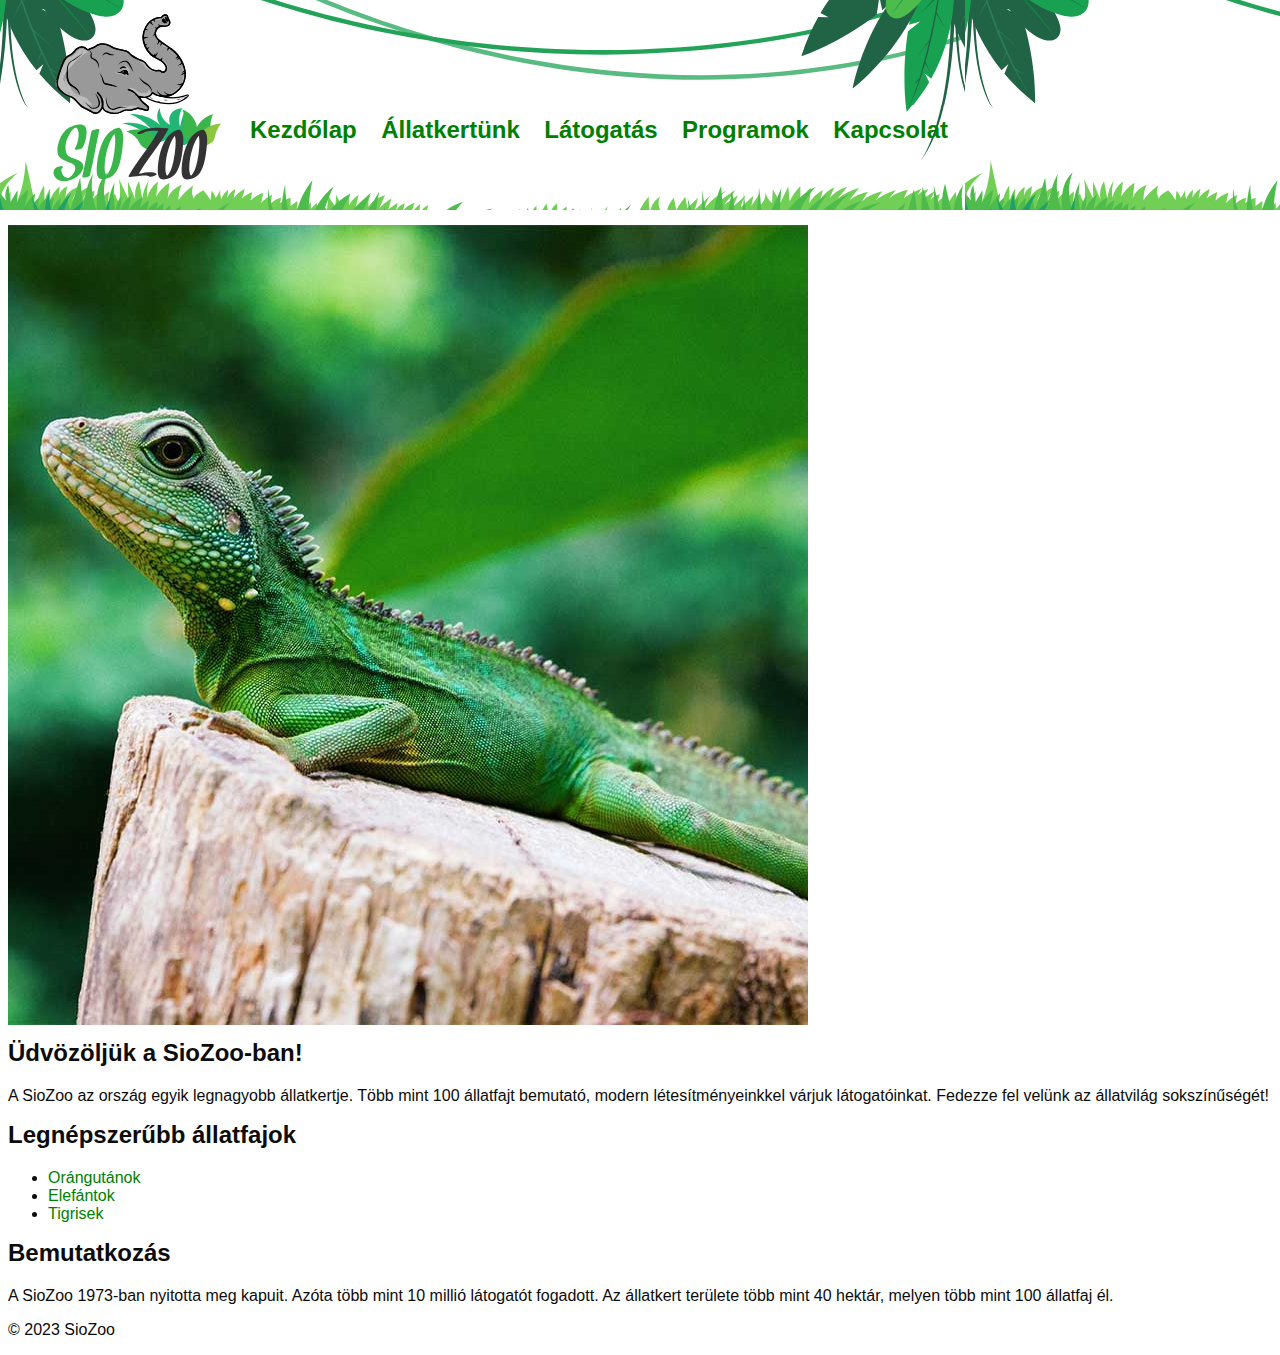
==== index.html @ a093ae22 "allatkertunk kesz? sztemja XDDD meg fixaltam a headert hogy a tetejen maradjon asszem ez is volt kov" ====
<!DOCTYPE html>
<html lang="hu">
  <head>
    <meta charset="UTF-8">
    <title>SioZoo</title>
    <link rel="stylesheet" href="styles.css">
  </head>
  <body>
    <header>
      <img src="kepek/logo.svg" alt="SioZoo" id="logo" width="200" height="200">
      <nav id="linklista">
        <h2><a href="index.html">Kezdőlap</a></h2>
        <h2><a href="allatkertunk.html">Állatkertünk</a></h2>
        <h2><a href="latogatas.html">Látogatás</a></h2>
        <h2><a href="programok.html">Programok</a></h2>
        <h2><a href="kapcsolat.html">Kapcsolat</a></h2>
      </nav>
    </header>
    <main>
      <section class="main">
        <img src="kepek/kep_1.jpg" alt="Gekko" id="gekko">
        <h2 class="caption">Üdvözöljük a SioZoo-ban!</h2>
        <p class="content">A SioZoo az ország egyik legnagyobb állatkertje. Több mint 100 állatfajt bemutató, modern létesítményeinkkel várjuk látogatóinkat. Fedezze fel velünk az állatvilág sokszínűségét!</p>
      </section>
      <section class="article">
        <h2 class="caption">Legnépszerűbb állatfajok</h2>
        <ul>
          <li><a href="#">Orángutánok</a></li>
          <li><a href="#">Elefántok</a></li>
          <li><a href="#">Tigrisek</a></li>
        </ul>
      </section>
      <section>
        <h2 class="caption">Bemutatkozás</h2>
        <p class="content">A SioZoo 1973-ban nyitotta meg kapuit. Azóta több mint 10 millió látogatót fogadott. Az állatkert területe több mint 40 hektár, melyen több mint 100 állatfaj él.</p>
      </section>
    </main>
    <footer>
      <p>&copy; 2023 SioZoo</p>
    </footer>
  </body>
</html>
---- styles.css ----
body{
    font-family: 'Raleway', sans-serif;
    color: #0c0c0c;
    background-color: #ffffff;
}

/*Linkek*/

a{
    text-decoration: none;
    color: green;
}


link:visited{
    color: #0c0c0c;
    text-decoration: none;
}

/*Header formazasok*/
header {
    display: flex;
    line-height: 120px;
    background-image: url("kepek/headerbg.svg");

    /*Header FIXED ON TOP*/
    position: fixed;
    top: 0;
    left: 0;
    width: 100%;
    background-color: #fff;
    z-index: 999;
}
main{
  position: relative;
  margin-top: 225px;
}

#logo{
    padding-left: 30px;
}

#linklista h2{
    list-style: none;
    padding-top: 50px;
    display: inline-block;
    padding-left: 20px;
}

/*allatkertunk cime es fade-in-je*/
.fade-in {
  opacity: 0;
  animation: fadeIn 2s ease-in forwards;
}
@keyframes fadeIn {
  0% {
    opacity: 0;
  }
  100% {
    opacity: 1;
  }
}
.allatkertunkcim{
    text-align: center;
    box-shadow: 0px 2px 5px rgba(0, 0, 0, 0.3);
    padding: 10px;
    margin-bottom: 10px;
}


/*allatkertunk szovege*/

#allatkertunktext{
    line-height: 1.5;
    text-shadow: 0.5px 0.5px #ccc;
    text-align: center;

}

/*allatokrol a kep formazasa stb XDDDDDD*/

.allatokrolkep {
    display: flex;
    justify-content: space-between;
    box-shadow: 0 4px 8px rgba(0, 0, 0, 0.4);
  }
  
  .item {
    flex: 1;
    margin-right: 20px;
    text-align: center;

  }
  
  .item:last-child {
    margin-right: 0;
  }
  
  img {
    max-width: 100%;
    height: auto;
  }
  
  .caption {
    margin-top: 10px;
    font-weight: bold;
  }
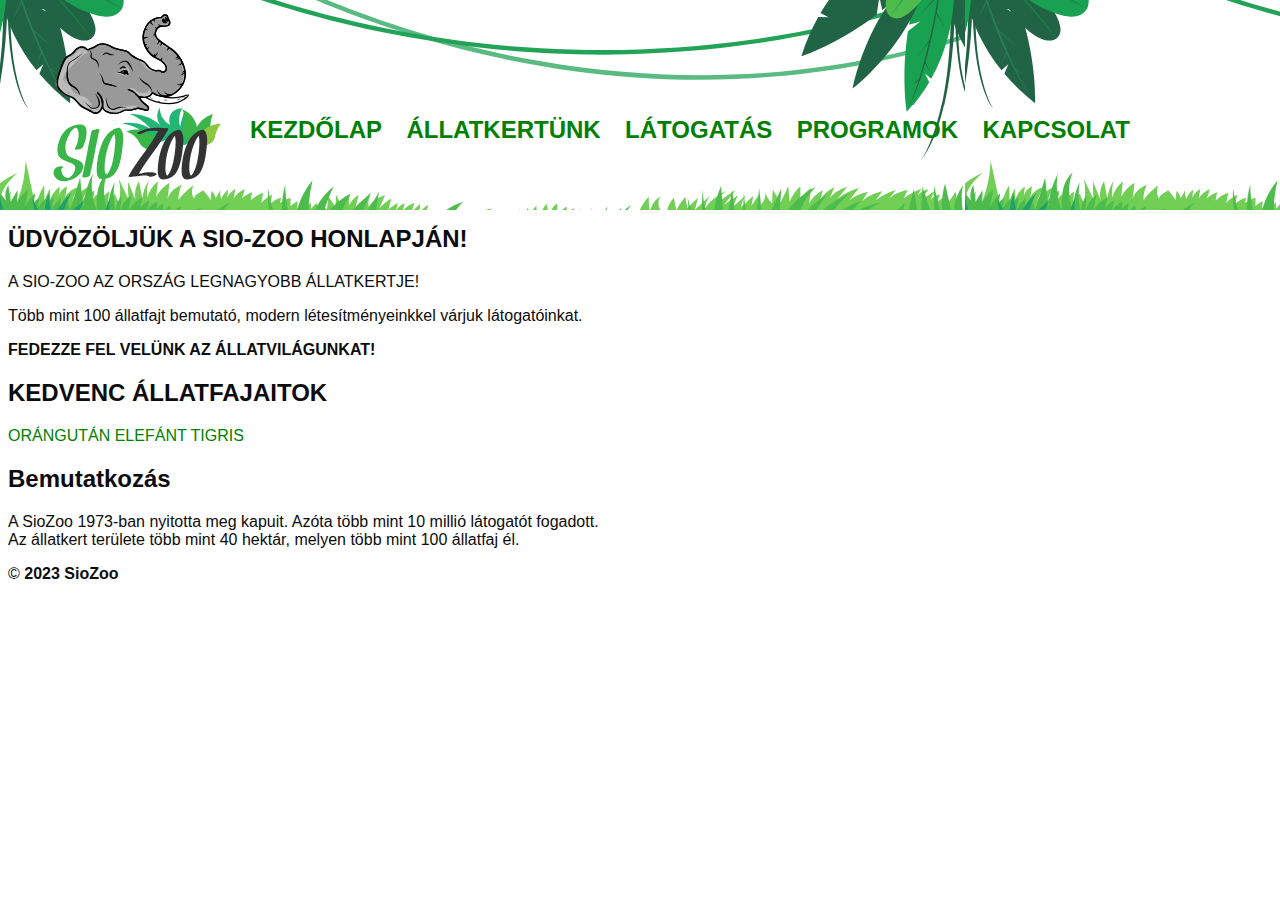
==== commit 75f3c997: "done margint kell meg baszatni" ====
--- a/index.html
+++ b/index.html
@@ -9,34 +9,39 @@
     <header>
       <img src="kepek/logo.svg" alt="SioZoo" id="logo" width="200" height="200">
       <nav id="linklista">
-        <h2><a href="index.html">Kezdőlap</a></h2>
-        <h2><a href="allatkertunk.html">Állatkertünk</a></h2>
-        <h2><a href="latogatas.html">Látogatás</a></h2>
-        <h2><a href="programok.html">Programok</a></h2>
-        <h2><a href="kapcsolat.html">Kapcsolat</a></h2>
+        <h2><a href="index.html">KEZDŐLAP</a></h2>
+        <h2><a href="allatkertunk.html">ÁLLATKERTÜNK</a></h2>
+        <h2><a href="latogatas.html">LÁTOGATÁS</a></h2>
+        <h2><a href="programok.html">PROGRAMOK</a></h2>
+        <h2><a href="kapcsolat.html">KAPCSOLAT</a></h2>
       </nav>
     </header>
     <main>
-      <section class="main">
-        <img src="kepek/kep_1.jpg" alt="Gekko" id="gekko">
-        <h2 class="caption">Üdvözöljük a SioZoo-ban!</h2>
-        <p class="content">A SioZoo az ország egyik legnagyobb állatkertje. Több mint 100 állatfajt bemutató, modern létesítményeinkkel várjuk látogatóinkat. Fedezze fel velünk az állatvilág sokszínűségét!</p>
+    <div class="mainindex">
+      <section class="mainsect">
+        <h2 class="maincaption">ÜDVÖZÖLJÜK A SIO-ZOO HONLAPJÁN!</h2>
+        <p id="content_1">A SIO-ZOO AZ ORSZÁG LEGNAGYOBB ÁLLATKERTJE!</p>
+        <p id="content_2">Több mint 100 állatfajt bemutató, modern létesítményeinkkel várjuk látogatóinkat.</p> 
+        <p id="content_3"><b>FEDEZZE FEL VELÜNK AZ ÁLLATVILÁGUNKAT!</b></p>
       </section>
-      <section class="article">
-        <h2 class="caption">Legnépszerűbb állatfajok</h2>
-        <ul>
-          <li><a href="#">Orángutánok</a></li>
-          <li><a href="#">Elefántok</a></li>
-          <li><a href="#">Tigrisek</a></li>
-        </ul>
+    </div>
+    <div class="list">
+    <section class="article">
+      <h2 class="captionindex">KEDVENC ÁLLATFAJAITOK</h2>
+      <a href="allatkertunk.html"><span id="card_1">ORÁNGUTÁN</span></a>
+      <a href="allatkertunk.html"><span id="card_2">ELEFÁNT</span></a>
+      <a href="allatkertunk.html"><span id="card_3">TIGRIS</span></a>
+    </section>
+  </div>
+      <div class ="bemutatkozas">
+      <section>
+        <h2 class="captionbemut">Bemutatkozás</h2>
+        <p class="content">A SioZoo 1973-ban nyitotta meg kapuit. Azóta több mint 10 millió látogatót fogadott.<br>Az állatkert területe több mint 40 hektár, melyen több mint 100 állatfaj él.</p>
       </section>
-      <section>
-        <h2 class="caption">Bemutatkozás</h2>
-        <p class="content">A SioZoo 1973-ban nyitotta meg kapuit. Azóta több mint 10 millió látogatót fogadott. Az állatkert területe több mint 40 hektár, melyen több mint 100 állatfaj él.</p>
-      </section>
+    </div>
     </main>
     <footer>
-      <p>&copy; 2023 SioZoo</p>
+      <p>&copy; <b>2023 SioZoo</b></p>
     </footer>
   </body>
 </html>--- a/styles.css
+++ b/styles.css
@@ -35,6 +35,9 @@
   position: relative;
   margin-top: 225px;
 }
+header h2 a:active{
+    border: 3px #40CF43;
+}
 
 #logo{
     padding-left: 30px;
@@ -70,7 +73,7 @@
 
 /*allatkertunk szovege*/
 
-#allatkertunktext{
+.maintext{
     line-height: 1.5;
     text-shadow: 0.5px 0.5px #ccc;
     text-align: center;
@@ -105,6 +108,91 @@
     margin-top: 10px;
     font-weight: bold;
   }
+
+
+  /*Programok.html cim*/
+.programokcim{
+        font-family: 'Helvetica Neue', sans-serif;
+        font-size: 1.6em;
+        color: #000000;
+        text-shadow: 2px 2px 4px #b8b8b8;
+        border-bottom: 2px solid #4f9c34;
+        padding-bottom: 10px;
+        margin-bottom: 20px;
+        text-align: center;
+        letter-spacing: 1px;
+  }
+
+    /*Programok.html a programok listázása és annak animációja :)*/
+    
+    .image-container {
+      display: flex;
+      flex-wrap: wrap;
+      justify-content: center;
+      align-items: center;
+    }
+    
+    .image-container img {
+      width: 100%;
+      max-width: 100px; 
+      height: auto;
+      opacity: 0;
+      animation-name: fadeIn;
+      animation-duration: 6s;
+      animation-fill-mode: forwards;
+    }
+    
+    .image-container img:nth-child(2) {
+      animation-delay: 1s;
+    }
+    
+    @keyframes fadeIn {
+      from {
+        opacity: 0;
+      }
+      to {
+        opacity: 1;
+      }
+    }
+    
+    @media (min-width: 768px) {
+      .image-container img {
+        max-width: 635px;
+      }
+    }
+
+
+    /* program.html cimek, tablazat, td */
+    .programoksidecimek{
+      margin: 0;
+    padding: 10px;
+    text-align: center;
+    background-color: #bbec7a;
+    color: black;
+    border-top-left-radius: 10px;
+    border-top-right-radius: 10px;
+    box-shadow: 0px 5px 10px rgba(0, 0, 0, 0.3);
+    }
+
+    .programoktable {
+      border-collapse:collapse;
+      margin: 0 auto;
+      box-shadow: 0px 5px 10px rgba(0, 0, 0, 0.3);
+      width: auto;
+    }
+  
+    .programoktd {
+      padding: 10px;
+      border: 1px solid #ccc;
+    }
+    
+
+    
+    
+
+    
+    
+
   
   
   
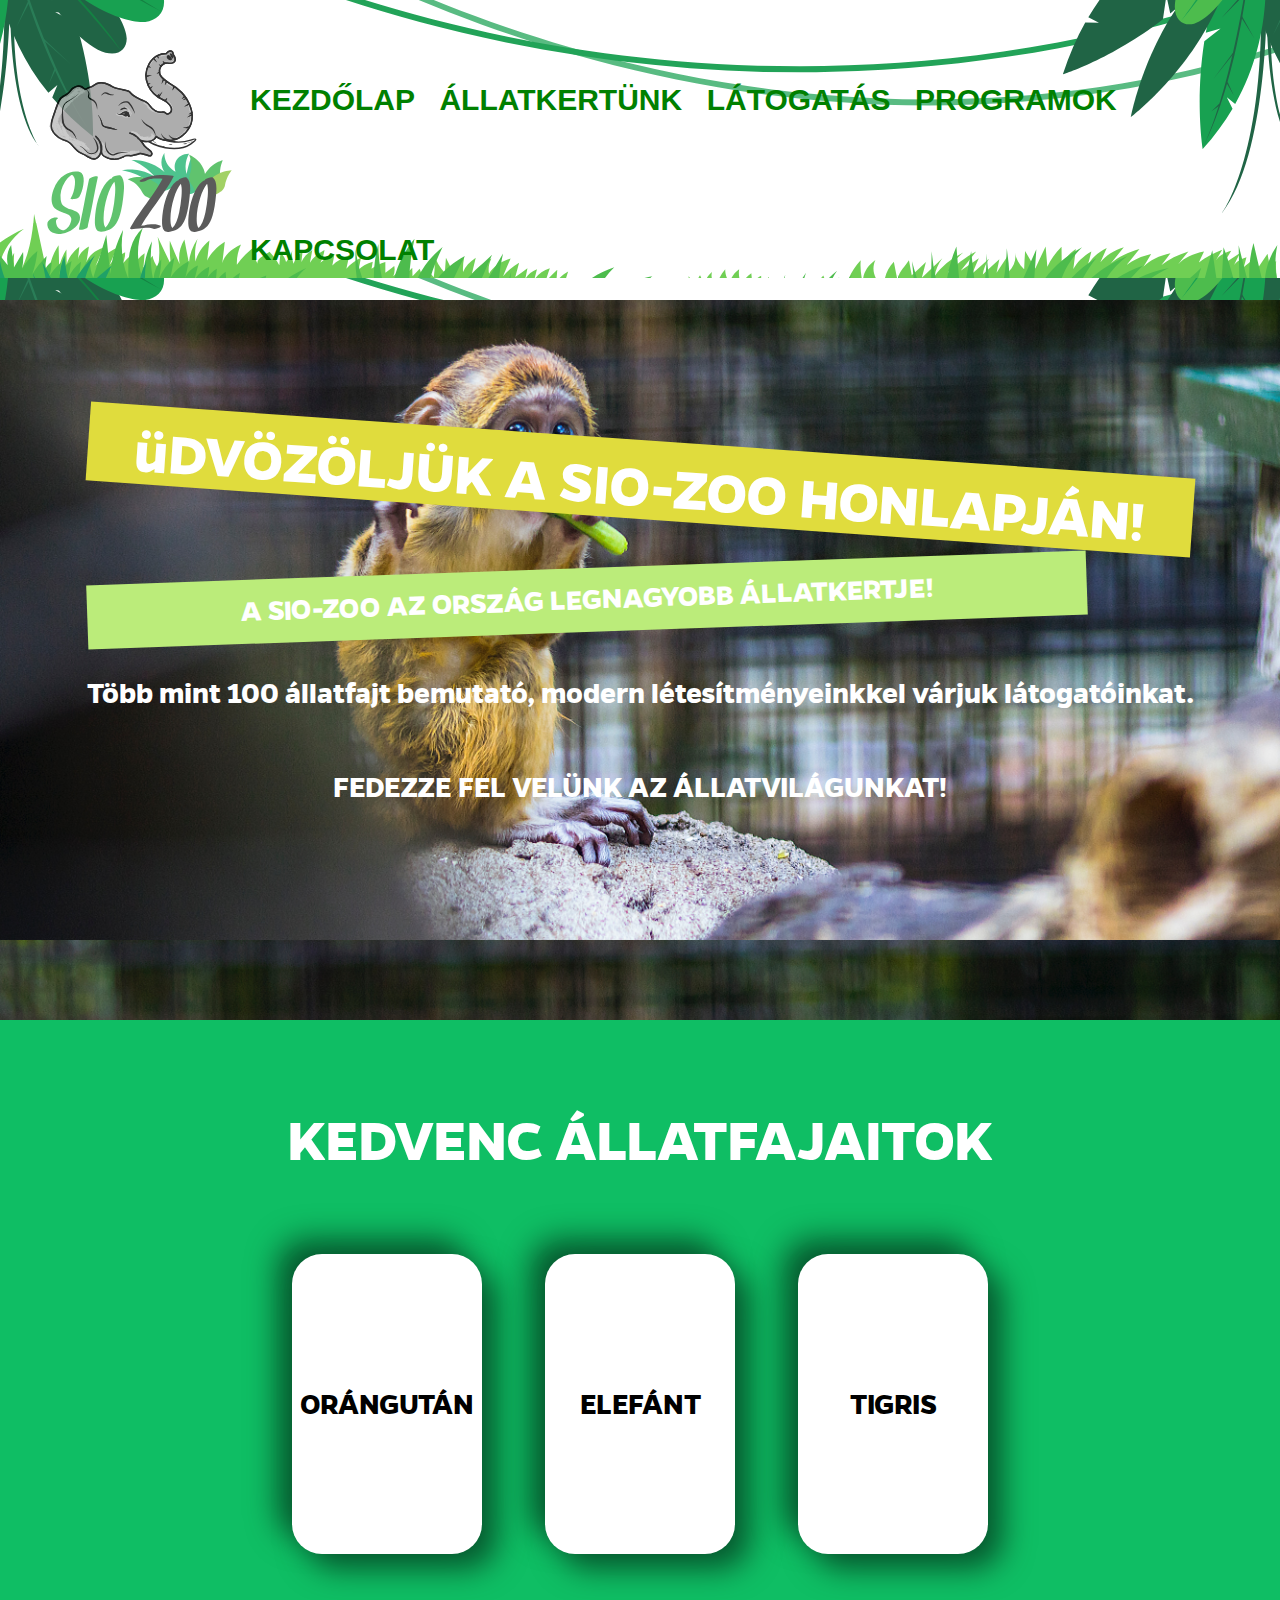
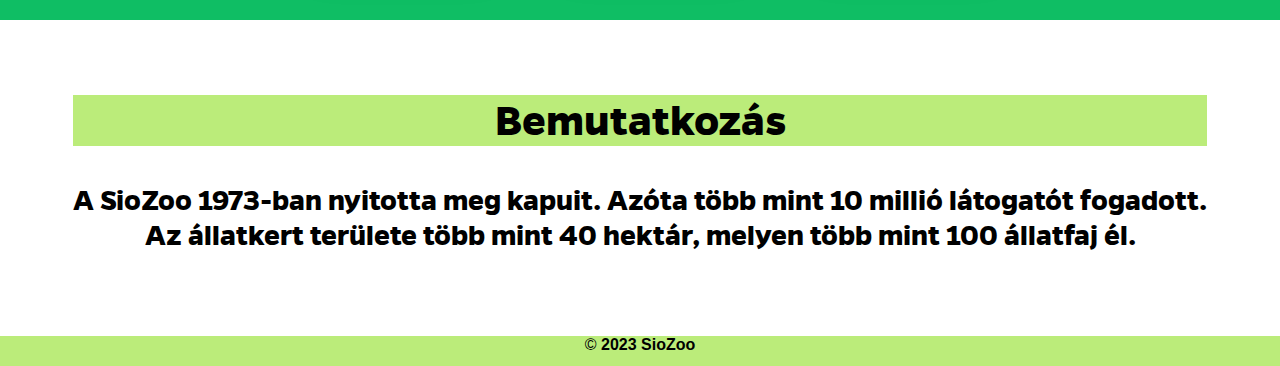
==== commit 945fb39a: "nagy ü kis ü" ====
--- a/index.html
+++ b/index.html
@@ -19,7 +19,7 @@
     <main>
     <div class="mainindex">
       <section class="mainsect">
-        <h2 class="maincaption">ÜDVÖZÖLJÜK A SIO-ZOO HONLAPJÁN!</h2>
+        <h2 class="maincaption">üDVÖZÖLJÜK A SIO-ZOO HONLAPJÁN!</h2>
         <p id="content_1">A SIO-ZOO AZ ORSZÁG LEGNAGYOBB ÁLLATKERTJE!</p>
         <p id="content_2">Több mint 100 állatfajt bemutató, modern létesítményeinkkel várjuk látogatóinkat.</p> 
         <p id="content_3"><b>FEDEZZE FEL VELÜNK AZ ÁLLATVILÁGUNKAT!</b></p>
--- a/styles.css
+++ b/styles.css
@@ -1,9 +1,20 @@
 body{
-    font-family: 'Raleway', sans-serif;
-    color: #0c0c0c;
+    font-family: 'Helvetica Neue', sans-serif;
+    color: black;
     background-color: #ffffff;
-}
-
+   margin: 0;
+}
+
+
+
+@font-face {
+  font-family: 'gentona';
+  src: url('font/gentona_bold-webfont.woff2') format('woff2'),
+       url('font/gentona_bold-webfont.woff') format('woff');
+  font-weight: normal;
+  font-style: normal;
+
+}
 /*Linkek*/
 
 a{
@@ -20,9 +31,8 @@
 /*Header formazasok*/
 header {
     display: flex;
-    line-height: 120px;
+    line-height: 50px;
     background-image: url("kepek/headerbg.svg");
-
     /*Header FIXED ON TOP*/
     position: fixed;
     top: 0;
@@ -33,14 +43,23 @@
 }
 main{
   position: relative;
-  margin-top: 225px;
-}
-header h2 a:active{
-    border: 3px #40CF43;
+  font-family: 'gentona';
+  margin-top: 220px;
+}
+
+nav a:active{
+    border: 3px #84d185;
+    transition: ease 0.4s;
 }
 
 #logo{
     padding-left: 30px;
+}
+
+#logo:hover {
+  opacity: 0.8;
+  transform: scale(1.1);
+  transition: all 0.3s ease;  
 }
 
 #linklista h2{
@@ -48,7 +67,106 @@
     padding-top: 50px;
     display: inline-block;
     padding-left: 20px;
-}
+    font-size: 30px;
+}
+
+#linklista h2:hover{
+  color: #84d185;
+  transition: ease 0.6s;
+}
+/*index div formazasok*/
+
+.mainindex{
+  color:  white;
+  text-align: center;
+  line-height: 400%;
+  display: flex;
+  justify-content: center;
+  align-items: center;
+  background: url("kepek/pexels.jpg");
+  background-size: 100%;
+  height: 800px;
+  margin: 0;
+  margin-top: 0px;
+}
+.maincaption{
+  padding-top: 15px;
+  transform: rotate(4deg);
+  font-size: 60px;
+  z-index: 300;
+  background-color: #E0DC3D;
+}
+
+#content_1{
+  background-color: #bbec7a;
+  transform: rotate(-2deg);
+  width: 1000px;
+  z-index: 1;
+}
+
+#content_1, #content_2, #content_3{
+  font-size: 30px;
+}
+
+
+/*Kártyák kedvenc állatfajaitoknál*/
+
+#card_1:hover, #card_2:hover, #card_3:hover{
+  box-shadow: 15px 15px 30px white,
+              -15px -15px 30px white;
+  transition: ease 0.8s;
+
+}
+
+#card_1, #card_2, #card_3{
+  font-size: 30px;
+  color: black;
+  margin: 30px;
+  display: inline-flex;
+  text-align: center;
+  justify-content: center;
+  vertical-align: middle;
+  align-items: center;
+  width: 190px;
+  height: 300px;
+  border-radius: 30px;
+  background:white;
+  box-shadow: 15px 15px 30px #07592f,
+             -15px -15px 30px #07592f;
+}
+
+.list{
+  background-color: #0FBE64;
+  margin-top: 0;
+  padding: 0;
+  height: 600px;
+  background-size: 100%;
+  background-repeat: no-repeat;
+  justify-content: center;
+  align-items: center;
+  display: flex;
+}
+
+.captionindex{
+  color: white;
+  text-align: center;
+  font-size: 60px;
+}
+
+/*bemutatkozas formazas*/
+.bemutatkozas{
+  height: 300px;
+  font-size: 30px;
+  text-align: center;
+  justify-content: center;
+  align-items: center;
+  display: flex;
+}
+
+.captionbemut{
+  background-color: #bbec7a;
+}
+
 
 /*allatkertunk cime es fade-in-je*/
 .fade-in {
@@ -186,7 +304,13 @@
       border: 1px solid #ccc;
     }
     
-
+  /*Footer*/
+  footer{
+    text-align: center;
+    background-color: #bbec7a;
+    color: black;
+    height: 30px;
+  }
     
     
 
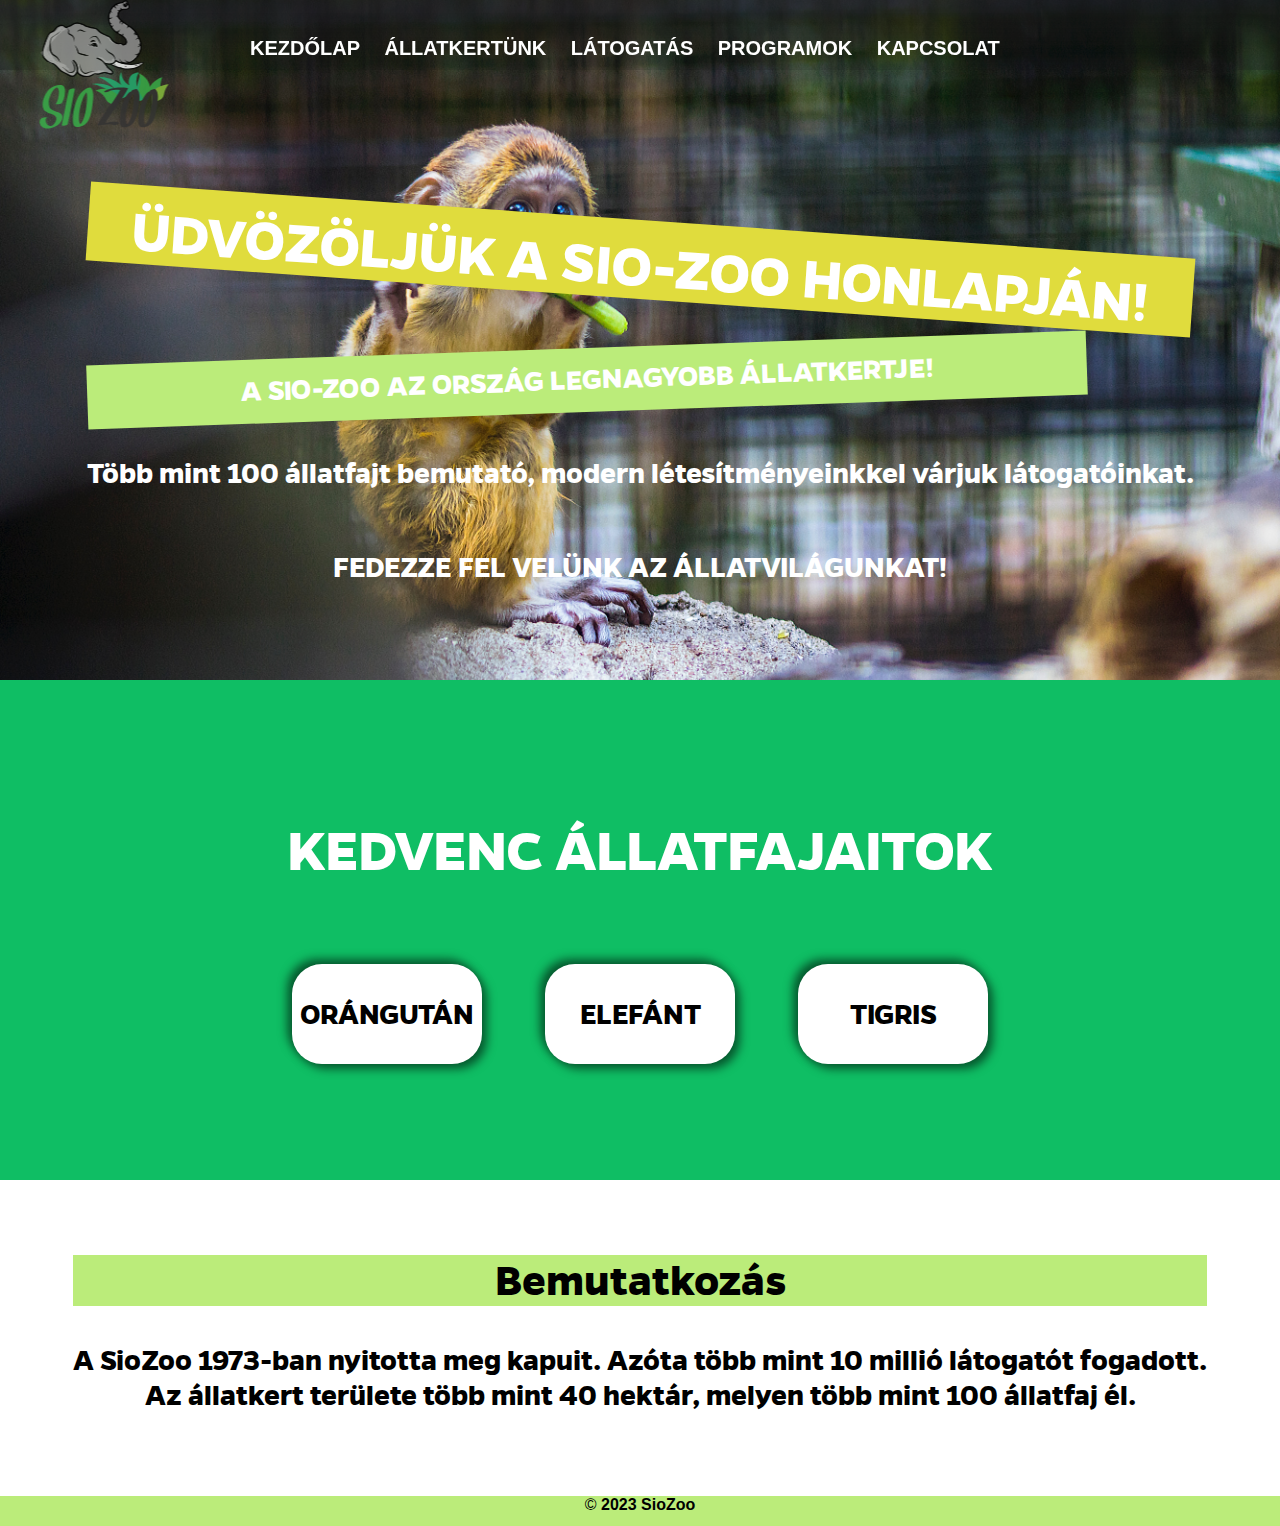
==== commit ff8c0bed: "header, latogatas, index kesz" ====
--- a/index.html
+++ b/index.html
@@ -19,7 +19,7 @@
     <main>
     <div class="mainindex">
       <section class="mainsect">
-        <h2 class="maincaption">üDVÖZÖLJÜK A SIO-ZOO HONLAPJÁN!</h2>
+        <h2 class="maincaption">ÜDVÖZÖLJÜK A SIO-ZOO HONLAPJÁN!</h2>
         <p id="content_1">A SIO-ZOO AZ ORSZÁG LEGNAGYOBB ÁLLATKERTJE!</p>
         <p id="content_2">Több mint 100 állatfajt bemutató, modern létesítményeinkkel várjuk látogatóinkat.</p> 
         <p id="content_3"><b>FEDEZZE FEL VELÜNK AZ ÁLLATVILÁGUNKAT!</b></p>
--- a/styles.css
+++ b/styles.css
@@ -2,7 +2,7 @@
     font-family: 'Helvetica Neue', sans-serif;
     color: black;
     background-color: #ffffff;
-   margin: 0;
+    margin: 0;
 }
 
 
@@ -15,11 +15,11 @@
   font-style: normal;
 
 }
-/*Linkek*/
+/*Linkek*/  
 
 a{
     text-decoration: none;
-    color: green;
+    color: white;
 }
 
 
@@ -31,20 +31,19 @@
 /*Header formazasok*/
 header {
     display: flex;
-    line-height: 50px;
-    background-image: url("kepek/headerbg.svg");
+    height: 70px;
+    box-shadow: inset 0px 50px 50px rgba(25, 25, 25, 0.67);
     /*Header FIXED ON TOP*/
     position: fixed;
     top: 0;
     left: 0;
     width: 100%;
-    background-color: #fff;
     z-index: 999;
 }
 main{
   position: relative;
   font-family: 'gentona';
-  margin-top: 220px;
+  margin-top: 0px;
 }
 
 nav a:active{
@@ -54,6 +53,10 @@
 
 #logo{
     padding-left: 30px;
+    padding-right: 60px;
+    height: 140px;
+    width: 140px;
+    margin-top: 0px;
 }
 
 #logo:hover {
@@ -64,10 +67,11 @@
 
 #linklista h2{
     list-style: none;
-    padding-top: 50px;
+    padding-top: 20px;
+    vertical-align: middle;
     display: inline-block;
     padding-left: 20px;
-    font-size: 30px;
+    font-size: 20px;
 }
 
 #linklista h2:hover{
@@ -86,8 +90,7 @@
   background: url("kepek/pexels.jpg");
   background-size: 100%;
   height: 800px;
-  margin: 0;
-  margin-top: 0px;
+  margin: 0px;
 }
 .maincaption{
   padding-top: 15px;
@@ -111,12 +114,16 @@
 
 /*Kártyák kedvenc állatfajaitoknál*/
 
-#card_1:hover, #card_2:hover, #card_3:hover{
-  box-shadow: 15px 15px 30px white,
-              -15px -15px 30px white;
-  transition: ease 0.8s;
-
-}
+#card_1:hover, #card_3:hover{
+  transform: rotate(-5deg);
+  transition: ease-in-out 0.8s;
+}
+
+#card_2:hover{
+  transform: rotate(5deg);
+  transition: ease-in-out 0.8s;
+}
+
 
 #card_1, #card_2, #card_3{
   font-size: 30px;
@@ -128,18 +135,19 @@
   vertical-align: middle;
   align-items: center;
   width: 190px;
-  height: 300px;
+  height: 100px;
   border-radius: 30px;
   background:white;
-  box-shadow: 15px 15px 30px #07592f,
-             -15px -15px 30px #07592f;
+  box-shadow: 5px 5px 10px #07592f,
+             -5px -5px 10px #07592f;
+  transition: ease-in-out 0.8s;
 }
 
 .list{
   background-color: #0FBE64;
-  margin-top: 0;
+  margin-top: -120px;
   padding: 0;
-  height: 600px;
+  height: 500px;
   background-size: 100%;
   background-repeat: no-repeat;
   justify-content: center;
@@ -190,7 +198,10 @@
 
 
 /*allatkertunk szovege*/
-
+.fehermain{
+  margin-top: 150px;
+  font-family: Arial, Helvetica, sans-serif;
+}
 .maintext{
     line-height: 1.5;
     text-shadow: 0.5px 0.5px #ccc;
@@ -227,6 +238,139 @@
     font-weight: bold;
   }
 
+  /*Latogatas oldal formazasok*/
+  .latogatasmaindiv{
+    color:  white;
+    text-align: center;
+    line-height: 400%;
+    justify-content: center;
+    align-items: center;
+    display:flex;
+    background: url("kepek/latbg.svg");
+    background-size: 60%;
+    height: 500px;
+    margin: 0px;
+  }
+
+  .maincaptionlat{
+    margin-top: 30px;
+    font-size: 60px;
+    z-index: 300;
+    background-color: #E0DC3D;
+    transform: rotate(-2deg);
+  }
+  #card_4:hover, #card_6:hover{
+    transform: rotate(-5deg);
+    transition: ease-in-out 0.8s;
+  }
+  
+  #card_5:hover{
+    transition: ease-in-out 0.8s;
+  }
+
+  #card_5:hover img{
+    transform: scale(260%);
+    transition: ease-in-out 0.8s;
+  }
+  
+  #card_5 img{
+    margin-top: 20px;
+    transition: ease-in-out 0.8s;
+  }
+  .cardtable{
+    justify-content: center;
+    display: flex;
+    align-items: center;
+  }
+
+  .cardtable table, .cardtable table th, .cardtable table td{
+    border: 1px solid rgb(84, 84, 234);
+    border-collapse: collapse;
+    font-size: 10px;
+    text-align: center;
+    justify-content: center;
+  }
+  .cardtable table{
+    width: 200px;
+  }
+
+
+  #cardcaption{
+    background-color: #E0DC3D;
+    line-height: 18px;
+    width: 130px;
+    text-align: center;
+    justify-content: center;
+  }
+  
+  #card_4, #card_5, #card_6 {
+    font-size: 10px;
+    color: black;
+    margin: 30px;
+    justify-content: center;
+    vertical-align: middle;
+    align-items: center;
+    text-align: center;
+    width: 190px;
+    height: 300px;
+    background:white;
+    box-shadow: 5px 5px 5px #08321c,
+               -5px -5px 5px #08321c;
+    transition: ease-in-out 0.8s;
+  }
+
+  #card_7{
+    font-size: 10px;
+    color: black;
+    margin: 30px;
+    justify-content: center;
+    vertical-align: middle;
+    align-items: center;
+    width: 600px;
+    height: 700px;
+    background:white;
+    box-shadow: 5px 5px 5px #08321c,
+               -5px -5px 5px #08321c;
+    transition: ease-in-out 0.8s;
+  }
+
+  .latogatascontent{
+    color:  white;
+    display: flex;
+    justify-content: right;
+    align-items: center;
+    background: url("kepek/latogatasbg.jpg");
+    background-size: 100%;
+    height: 800px;
+    margin: 0px;
+    text-align: center;
+  }
+
+  .contentcaption{
+    font-size: 50px;
+    text-align: center;
+  }
+
+  .latogataslist li{
+    font-size:  20px;
+    list-style: none;
+    margin-top: 10px;
+    margin-bottom: 10px;
+  }
+
+  .cardtablelat table, .cardtablelat table th, .cardtablelat table td{
+    border: 1px solid rgb(84, 84, 234);
+    border-collapse: collapse;
+    font-size: 30px;
+    text-align: center;
+    justify-content: center;
+    width: 200px;
+  }
+  .cardtablelat table{
+    width: 500px;
+    margin-top: 20px;
+    margin-bottom: 20px;
+  }
 
   /*Programok.html cim*/
 .programokcim{
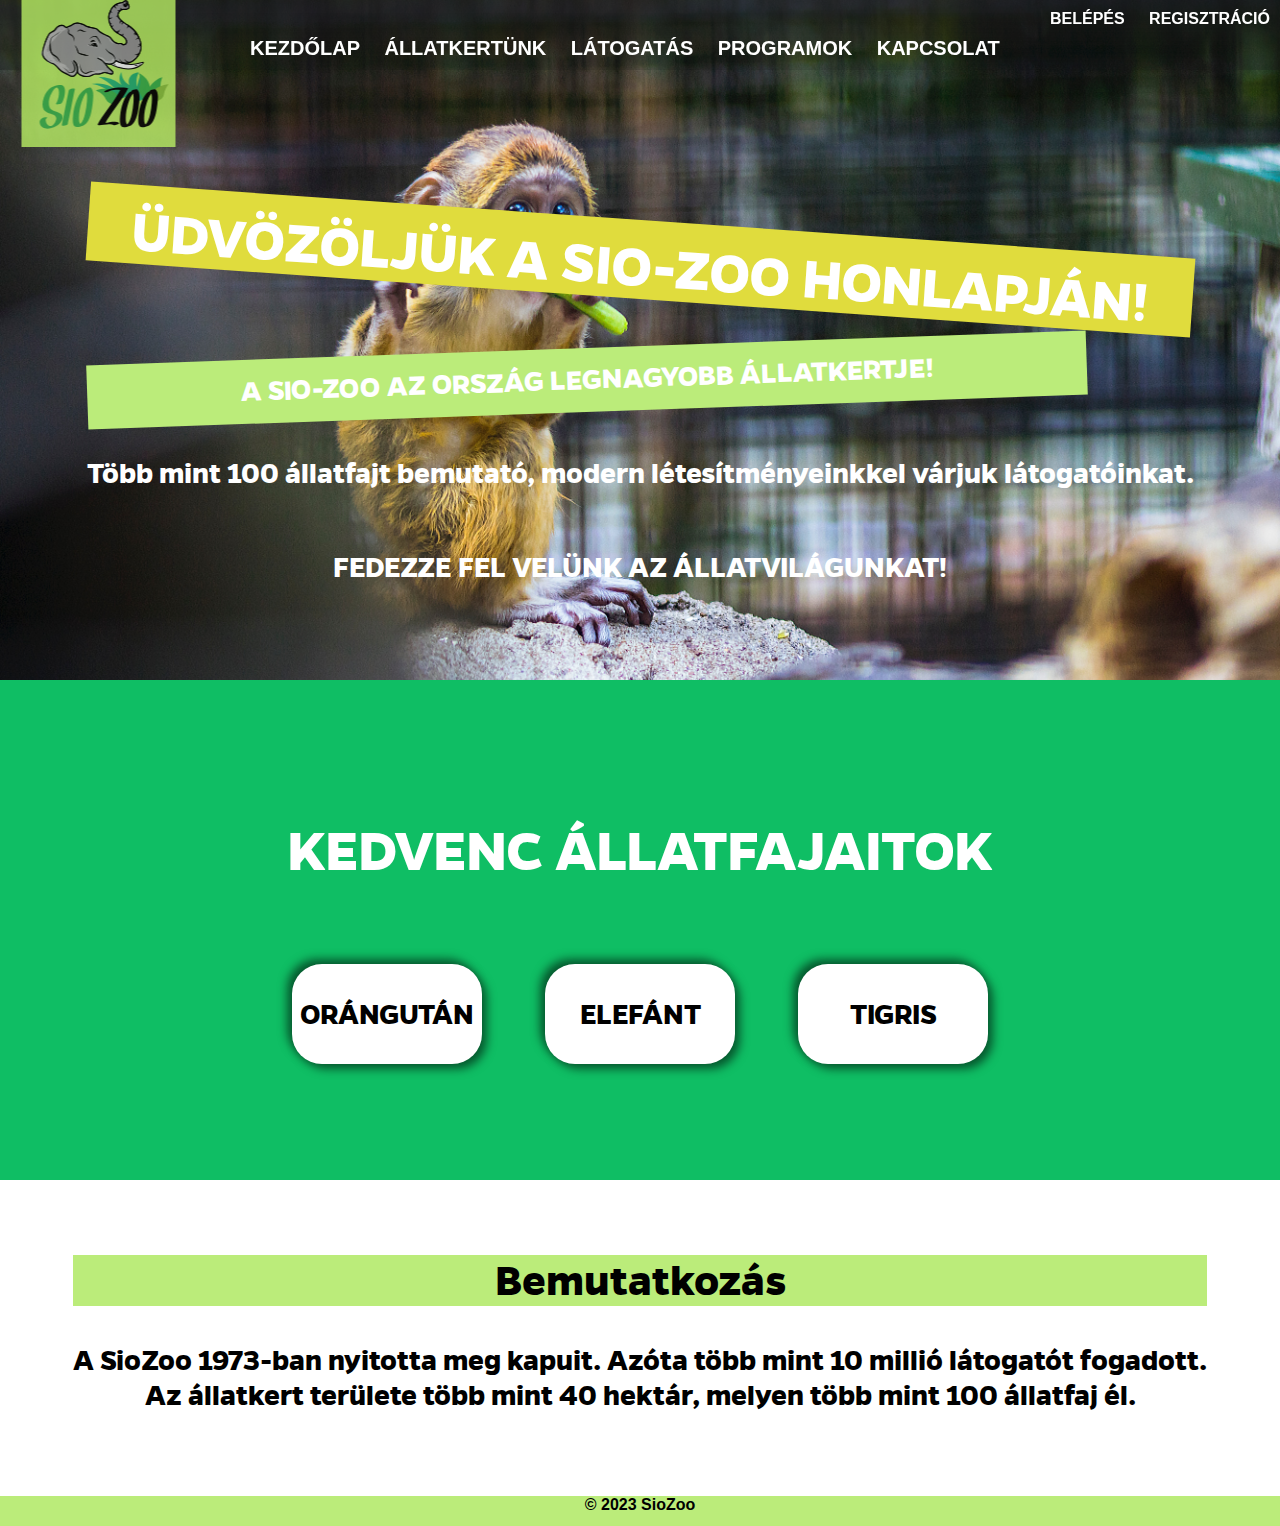
==== commit ec3523ca: "ja" ====
--- a/index.html
+++ b/index.html
@@ -14,6 +14,12 @@
         <h2><a href="latogatas.html">LÁTOGATÁS</a></h2>
         <h2><a href="programok.html">PROGRAMOK</a></h2>
         <h2><a href="kapcsolat.html">KAPCSOLAT</a></h2>
+      </nav>
+      <nav id="belepesregisztracionav">
+        <ul id="belepesregisztracionavul">
+          <li class="loginandregistration"><a href="#" class="belepesregisztracionaa">BELÉPÉS</a></li>
+          <li class="loginandregistration"><a href="#" class="belepesregisztracionaa">REGISZTRÁCIÓ</a></li>
+        </ul>
       </nav>
     </header>
     <main>
--- a/styles.css
+++ b/styles.css
@@ -2,7 +2,7 @@
     font-family: 'Helvetica Neue', sans-serif;
     color: black;
     background-color: #ffffff;
-    margin: 0;
+    margin: 0px;
 }
 
 
@@ -15,6 +15,7 @@
   font-style: normal;
 
 }
+
 /*Linkek*/  
 
 a{
@@ -24,8 +25,7 @@
 
 
 link:visited{
-    color: #0c0c0c;
-    text-decoration: none;
+      text-decoration: none;
 }
 
 /*Header formazasok*/
@@ -40,16 +40,47 @@
     width: 100%;
     z-index: 999;
 }
+
+/*BELEPES ÉS REGISZTRÁCIÓ */
+
+#belepesregisztracionav{
+  position: absolute;
+  top: 0;
+  right: 0;
+}
+#belepesregisztracionavul{
+  list-style: none;
+  margin: 0;
+  padding: 0;
+}
+
+.loginandregistration{
+  display: inline-block;
+
+}
+.belepesregisztracionaa{
+  display: block;
+  padding: 10px;
+  text-decoration: none;
+  color: #ffffff;
+  font-weight: bold;
+  font-size: 16px;
+  transition: font-size 0.2s, color 0.2s;
+}
+
+.belepesregisztracionaa:hover {
+  font-size: 18px;
+  color: #888;
+}
+
+
 main{
   position: relative;
   font-family: 'gentona';
   margin-top: 0px;
-}
-
-nav a:active{
-    border: 3px #84d185;
-    transition: ease 0.4s;
-}
+  margin-bottom: 0px;
+}
+
 
 #logo{
     padding-left: 30px;
@@ -194,6 +225,18 @@
     box-shadow: 0px 2px 5px rgba(0, 0, 0, 0.3);
     padding: 10px;
     margin-bottom: 10px;
+    background-color: #bbec7a;
+    transform: rotate(1deg);
+
+}
+
+.allatkertunkcim2{
+    text-align: center;
+    box-shadow: 0px 2px 5px rgba(0, 0, 0, 0.3);
+    padding: 10px;
+    margin-bottom: 10px;
+    background-color: #bbec7a;
+    transform: rotate(-0.2deg);
 }
 
 
@@ -236,6 +279,10 @@
   .caption {
     margin-top: 10px;
     font-weight: bold;
+  }
+  .allatokcim{
+   text-align: center;
+    
   }
 
   /*Latogatas oldal formazasok*/
@@ -249,7 +296,8 @@
     background: url("kepek/latbg.svg");
     background-size: 60%;
     height: 500px;
-    margin: 0px;
+    margin-bottom: 0px;
+    margin-top: 0px;
   }
 
   .maincaptionlat{
@@ -320,7 +368,7 @@
   }
 
   #card_7{
-    font-size: 10px;
+    font-size: 30px;
     color: black;
     margin: 30px;
     justify-content: center;
@@ -328,11 +376,13 @@
     align-items: center;
     width: 600px;
     height: 700px;
-    background:white;
+    background-color:white;
     box-shadow: 5px 5px 5px #08321c,
                -5px -5px 5px #08321c;
     transition: ease-in-out 0.8s;
   }
+
+
 
   .latogatascontent{
     color:  white;
@@ -341,7 +391,7 @@
     align-items: center;
     background: url("kepek/latogatasbg.jpg");
     background-size: 100%;
-    height: 800px;
+    height: 900px;
     margin: 0px;
     text-align: center;
   }
@@ -423,6 +473,50 @@
       }
     }
 
+    /*Kapcsolat oldal formazasok*/
+    .kapcsolatmaindiv{
+      color:  black;
+      text-align: left;
+      line-height: 30px;
+      justify-content: center;
+      align-items: center;
+      display:flex;
+      background-image: url("kepek/kapcsolatbg.jpg");
+      background-size: 100%;
+      height: 750px;
+      margin-bottom: 0px;
+    }
+
+    .kapcsolatmaindiv main{
+      margin-top: 20px;
+      padding: 20px;
+    }
+
+
+  .kapcsolatcaption{
+      background-color: #4f9c34;
+      color: white;
+      width: 700px;
+      font-size: 40px; 
+      line-height: 50px;;
+    }
+
+    #card_8{
+      font-size: 20px;
+      color: black;
+      margin: 30px;
+      justify-content: left;
+      vertical-align: middle;
+      align-items: left;
+      width: 750px;
+      height: 600px;
+      text-align: center;
+      background-color:white;
+      box-shadow: 5px 5px 5px black,
+                 -5px -5px 5px black;
+      transition: ease-in-out 0.8s;
+      margin-top: 60px;
+    }
 
     /* program.html cimek, tablazat, td */
     .programoksidecimek{
@@ -447,6 +541,60 @@
       padding: 10px;
       border: 1px solid #ccc;
     }
+    /* Form */
+
+    .form{
+      font-family: 'gentonta';
+      color:  black;
+      text-align: left;
+      line-height: 30px;
+      justify-content: center;
+      align-items: center;
+      display:flex;
+      background-color: #0FBE64;
+      height: 750px;
+      margin-bottom: 0px;
+      background-repeat: no-repeat;
+    }
+
+    #card_9{
+      font-size: 20px;
+      color: black;
+      margin: 30px;
+      justify-content: center;
+      vertical-align: middle;
+      align-items: center;
+      width: 750px;
+      height: 500px;
+      text-align: center;
+      background-color:white;
+      box-shadow: 5px 5px 5px black,
+                 -5px -5px 5px black;
+      transition: ease-in-out 0.8s;
+      margin-top: 60px;
+    }
+
+    legend, label,textarea, input[type="text"], form input[type="email"], input[type="submit"], input[type="button"]{
+      font-family: 'gentona';
+    }
+
+    legend{
+      background-color:#E0DC3D;
+    }
+
+
+    form{
+      margin-top: 50px;
+    }
+    textarea{
+      width: 300px;
+    }
+
+    .uzenetfield{
+      display: flex;
+      align-items: center;
+      margin-left: 200px;
+    }
     
   /*Footer*/
   footer{
@@ -454,6 +602,7 @@
     background-color: #bbec7a;
     color: black;
     height: 30px;
+    font-weight: bold;
   }
     
     
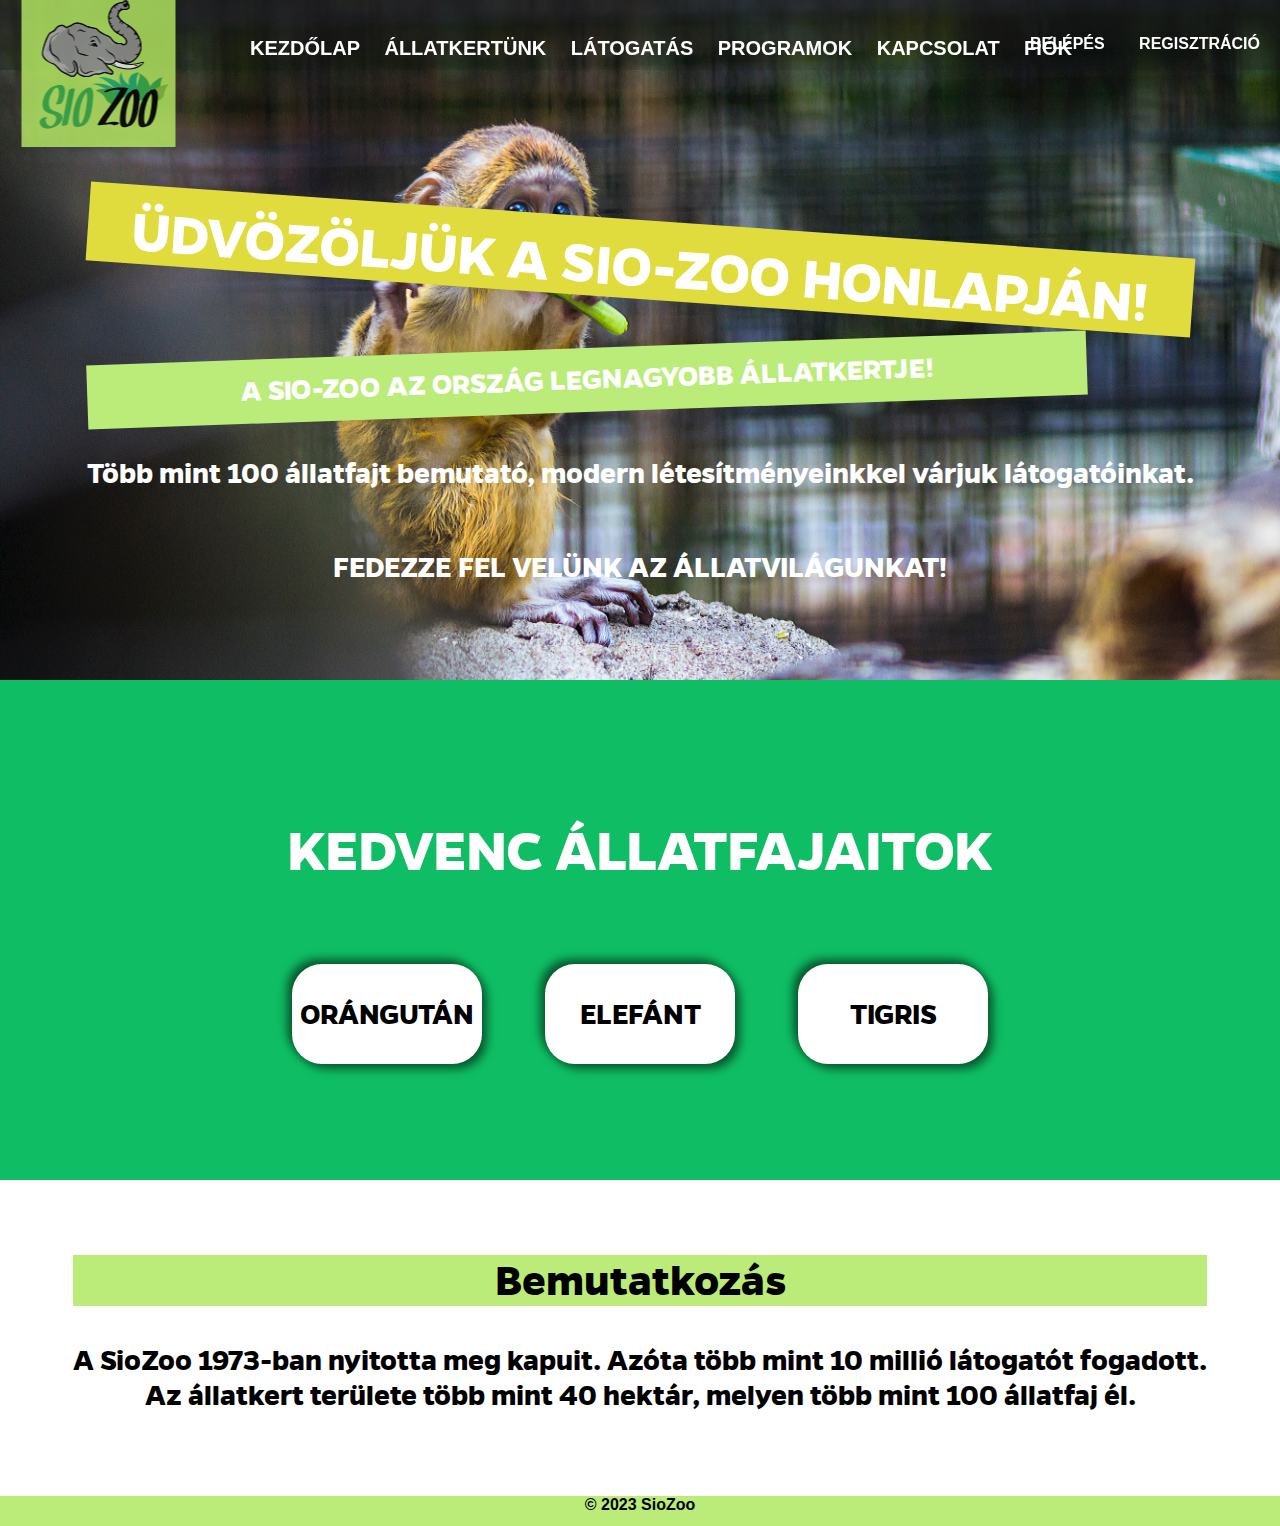
==== commit e880f24c: "valtoztatasok" ====
--- a/index.html
+++ b/index.html
@@ -14,6 +14,7 @@
         <h2><a href="latogatas.html">LÁTOGATÁS</a></h2>
         <h2><a href="programok.html">PROGRAMOK</a></h2>
         <h2><a href="kapcsolat.html">KAPCSOLAT</a></h2>
+        <h2><a href="fiok.html">FIÓK</a></h2>
       </nav>
       <nav id="belepesregisztracionav">
         <ul id="belepesregisztracionavul">
--- a/styles.css
+++ b/styles.css
@@ -4,7 +4,6 @@
     background-color: #ffffff;
     margin: 0px;
 }
-
 
 
 @font-face {
@@ -42,6 +41,12 @@
 }
 
 /*BELEPES ÉS REGISZTRÁCIÓ */
+#belepesregisztracionavmain{
+  display: flex;
+  vertical-align: middle;
+  justify-content: center;
+}
+
 
 #belepesregisztracionav{
   position: absolute;
@@ -59,6 +64,8 @@
 
 }
 .belepesregisztracionaa{
+  margin-top: 25px;
+  margin-right: 10px;
   display: block;
   padding: 10px;
   text-decoration: none;
@@ -604,8 +611,9 @@
     height: 30px;
     font-weight: bold;
   }
-    
-    
+  
+  
+  
 
     
     
